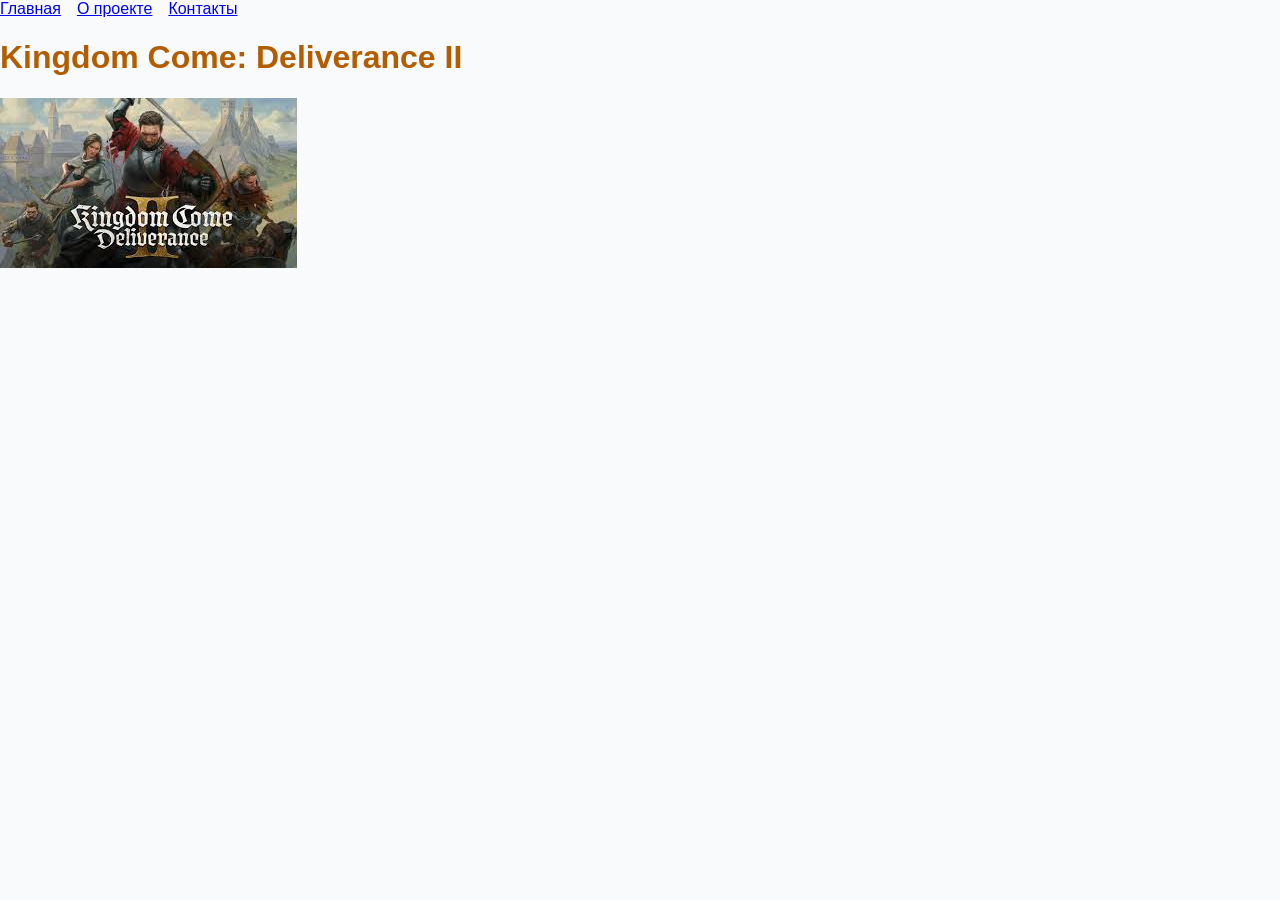
==== index.html @ 6fe73156 "Add files via upload" ====
<!doctype html>
<html lang="ru">
<head>
	<meta charset="UTF-8">
	<link rel="stylesheet" href="style.css">
	<meta name="viewport" content="width=device-width, initial-scale=1.0">
	<title>Главная</title>
</head>
<body>
	<nav>
		<div class="cards">
			<a href="index.html">Главная</a>
			<a href="about.html">О проекте</a>
			<a href="contacts.html">Контакты</a>
		</div>
	</nav>
	<main>
		<h1 class="title">Kingdom Come: Deliverance II</h1>
		<img src="img/images.jpg" alt="Постер игры Kingdom Come: Deliverance II">
	</main>
</body>
</html>
---- style.css ----
* { box-sizing: border-box; }

body {
	margin: 0;
	font-family: Arial, sans-serif;
	background: #f8fafc;
}

.title { color: #b25e00; }

.cards {
    display: flex;
    flex-direction: column;
    gap: 16px;
}

@media (min-width: 768px) {
    .cards {
        flex-direction: row;
    }
}
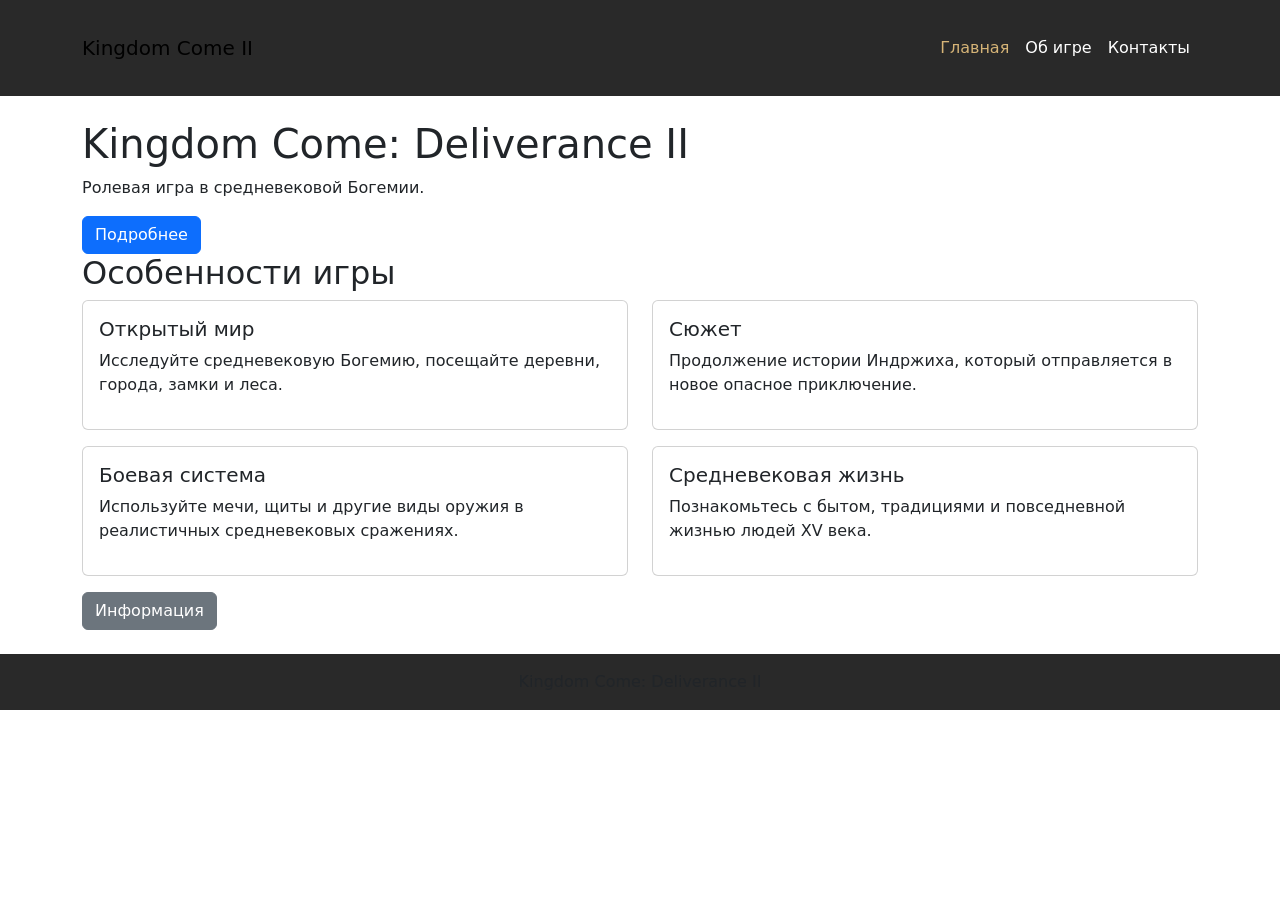
==== commit f1113346: "Add files via upload" ====
--- a/index.html
+++ b/index.html
@@ -1,22 +1,43 @@
-<!doctype html>
+<!DOCTYPE html>
 <html lang="ru">
 <head>
 	<meta charset="UTF-8">
+	<meta name="viewport" content="width=device-width, initial-scale=1.0">
+	<title>Kingdom Come: Deliverance II</title>
 	<link rel="stylesheet" href="style.css">
-	<meta name="viewport" content="width=device-width, initial-scale=1.0">
-	<title>Главная</title>
+	<link href="https://cdn.jsdelivr.net/npm/bootstrap@5.3.3/dist/css/bootstrap.min.css" rel="stylesheet">
+	<script src="script.js" defer></script>
 </head>
 <body>
-	<nav>
-		<div class="cards">
-			<a href="index.html">Главная</a>
-			<a href="about.html">О проекте</a>
-			<a href="contacts.html">Контакты</a>
+	<header>
+		<nav class="navbar navbar-expand">
+			<div class="container">
+				<a class="navbar-brand" href="index.html">Kingdom Come II</a>
+				<div class="navbar-nav">
+					<a class="nav-link active" href="index.html">Главная</a>
+					<a class="nav-link" href="about.html">Об игре</a>
+					<a class="nav-link" href="contacts.html">Контакты</a>
+				</div>
+			</div>
+		</nav>
+	</header>
+	<main class="container py-4">
+		<h1>Kingdom Come: Deliverance II</h1>
+		<p>Ролевая игра в средневековой Богемии.</p>
+		<button id="showMore" class="btn btn-primary">Подробнее</button>
+		<p id="moreText" class="d-none">Исследуйте мир, сражайтесь и проходите историю Индржиха.</p>
+		<h2>Особенности игры</h2>
+		<div id="projects" class="row"></div>
+		<button class="btn btn-secondary" data-bs-toggle="modal" data-bs-target="#infoModal">Информация</button>
+		<div class="modal fade" id="infoModal" tabindex="-1">
+			<div class="modal-dialog">
+				<div class="modal-content">
+					<div class="modal-body">Kingdom Come: Deliverance II — средневековая ролевая игра.</div>
+				</div>
+			</div>
 		</div>
-	</nav>
-	<main>
-		<h1 class="title">Kingdom Come: Deliverance II</h1>
-		<img src="img/images.jpg" alt="Постер игры Kingdom Come: Deliverance II">
 	</main>
+	<footer class="text-center p-3">Kingdom Come: Deliverance II</footer>
+	<script src="https://cdn.jsdelivr.net/npm/bootstrap@5.3.3/dist/js/bootstrap.bundle.min.js"></script>
 </body>
 </html>
--- a/style.css
+++ b/style.css
@@ -1,21 +1,37 @@
-* { box-sizing: border-box; }
-
+* {
+	box-sizing: border-box;
+}
 body {
 	margin: 0;
 	font-family: Arial, sans-serif;
-	background: #f8fafc;
+	background-color: #1c1c1c;
+	color: white;
 }
-
-.title { color: #b25e00; }
-
-.cards {
-    display: flex;
-    flex-direction: column;
-    gap: 16px;
+header, footer {
+	background-color: #292929;
+	padding: 20px;
 }
-
-@media (min-width: 768px) {
-    .cards {
-        flex-direction: row;
-    }
+h1, h2 {
+	color: #d6b477;
+}
+.nav-link {
+	color: white !important;
+}
+.nav-link:hover, .nav-link.active {
+	color: #d6b477 !important;
+}
+img {
+	max-width: 100%;
+	height: auto;
+}
+button {
+	cursor: pointer;
+}
+#moreText, form {
+	background-color: #292929;
+	padding: 20px;
+	border-radius: 10px;
+}
+.form-control {
+	margin-bottom: 10px;
 }
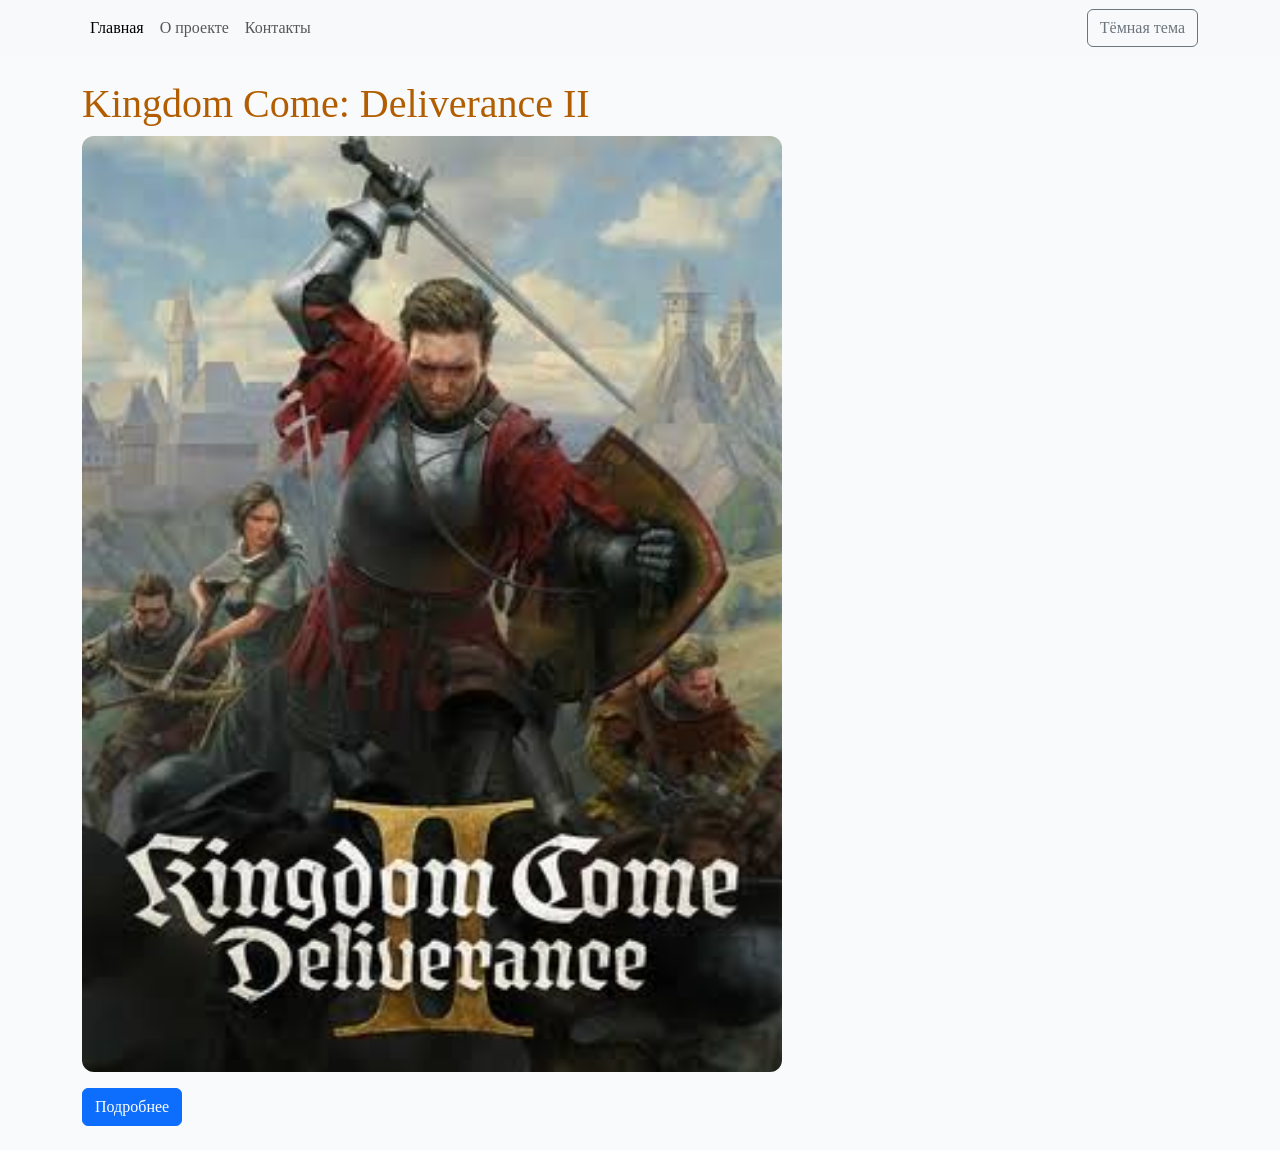
==== commit cc7ab09c: "Add files via upload" ====
--- a/index.html
+++ b/index.html
@@ -1,43 +1,34 @@
-<!DOCTYPE html>
+<!doctype html>
 <html lang="ru">
 <head>
-	<meta charset="UTF-8">
-	<meta name="viewport" content="width=device-width, initial-scale=1.0">
-	<title>Kingdom Come: Deliverance II</title>
-	<link rel="stylesheet" href="style.css">
-	<link href="https://cdn.jsdelivr.net/npm/bootstrap@5.3.3/dist/css/bootstrap.min.css" rel="stylesheet">
-	<script src="script.js" defer></script>
+  <meta charset="UTF-8">
+  <meta name="viewport" content="width=device-width, initial-scale=1">
+  <link href="bootstrap.min.css" rel="stylesheet">
+  <link rel="stylesheet" href="style.css">
+  <script src="script.js" defer></script>
+  <title>Главная</title>
 </head>
 <body>
-	<header>
-		<nav class="navbar navbar-expand">
-			<div class="container">
-				<a class="navbar-brand" href="index.html">Kingdom Come II</a>
-				<div class="navbar-nav">
-					<a class="nav-link active" href="index.html">Главная</a>
-					<a class="nav-link" href="about.html">Об игре</a>
-					<a class="nav-link" href="contacts.html">Контакты</a>
-				</div>
-			</div>
-		</nav>
-	</header>
-	<main class="container py-4">
-		<h1>Kingdom Come: Deliverance II</h1>
-		<p>Ролевая игра в средневековой Богемии.</p>
-		<button id="showMore" class="btn btn-primary">Подробнее</button>
-		<p id="moreText" class="d-none">Исследуйте мир, сражайтесь и проходите историю Индржиха.</p>
-		<h2>Особенности игры</h2>
-		<div id="projects" class="row"></div>
-		<button class="btn btn-secondary" data-bs-toggle="modal" data-bs-target="#infoModal">Информация</button>
-		<div class="modal fade" id="infoModal" tabindex="-1">
-			<div class="modal-dialog">
-				<div class="modal-content">
-					<div class="modal-body">Kingdom Come: Deliverance II — средневековая ролевая игра.</div>
-				</div>
-			</div>
-		</div>
-	</main>
-	<footer class="text-center p-3">Kingdom Come: Deliverance II</footer>
-	<script src="https://cdn.jsdelivr.net/npm/bootstrap@5.3.3/dist/js/bootstrap.bundle.min.js"></script>
+<nav class="navbar navbar-expand-lg bg-body-tertiary">
+  <div class="container">
+    <div class="navbar-nav">
+      <a class="nav-link active" href="index.html">Главная</a>
+      <a class="nav-link" href="about.html">О проекте</a>
+      <a class="nav-link" href="contacts.html">Контакты</a>
+    </div>
+    <button id="theme" class="btn btn-outline-secondary">Тёмная тема</button>
+  </div>
+</nav>
+  <main class="container py-4">
+    <h1 class="title">Kingdom Come: Deliverance II</h1>
+    <img src="img/images.jpg" class="hero-photo" alt="Постер игры Kingdom Come: Deliverance II">
+    <div class="mt-3">
+     <button id="showMore" class="btn btn-primary">Подробнее</button>
+       <p id="moreText" class="d-none mt-3">
+         Kingdom Come: Deliverance II — продолжение реалистичной исторической RPG о приключениях Индржиха в Богемии XV века.
+       </p>
+    </div>
+  </main>
+  <script src="bootstrap.bundle.min.js"></script>
 </body>
-</html>+</html>
--- a/style.css
+++ b/style.css
@@ -1,37 +1,45 @@
-* {
-	box-sizing: border-box;
+body {
+  font-family: "Times New Roman", serif;
+  color: #0f172a;
+  background: #f8fafc;
 }
-body {
-	margin: 0;
-	font-family: Arial, sans-serif;
-	background-color: #1c1c1c;
-	color: white;
+
+.title {
+  color: #b25e00;
 }
-header, footer {
-	background-color: #292929;
-	padding: 20px;
+
+img {
+  max-width: 100%;
 }
-h1, h2 {
-	color: #d6b477;
+
+.card:hover {
+  transform: translateY(-2px);
+  transition: .2s ease;
 }
-.nav-link {
-	color: white !important;
+
+a:hover {
+  text-decoration: none;
 }
-.nav-link:hover, .nav-link.active {
-	color: #d6b477 !important;
+
+.hero-photo {
+  width: 100%;
+  max-width: 700px;
+  border-radius: 12px;
 }
-img {
-	max-width: 100%;
-	height: auto;
+
+body.dark-theme {
+  background: #0f172a;
+  color: #f8fafc;
 }
-button {
-	cursor: pointer;
+
+body.dark-theme .navbar {
+  background-color: #1e293b !important;
 }
-#moreText, form {
-	background-color: #292929;
-	padding: 20px;
-	border-radius: 10px;
+
+body.dark-theme .nav-link {
+  color: #cbd5e1;
 }
-.form-control {
-	margin-bottom: 10px;
-}+
+body.dark-theme .nav-link.active {
+  color: #ffffff;
+}
